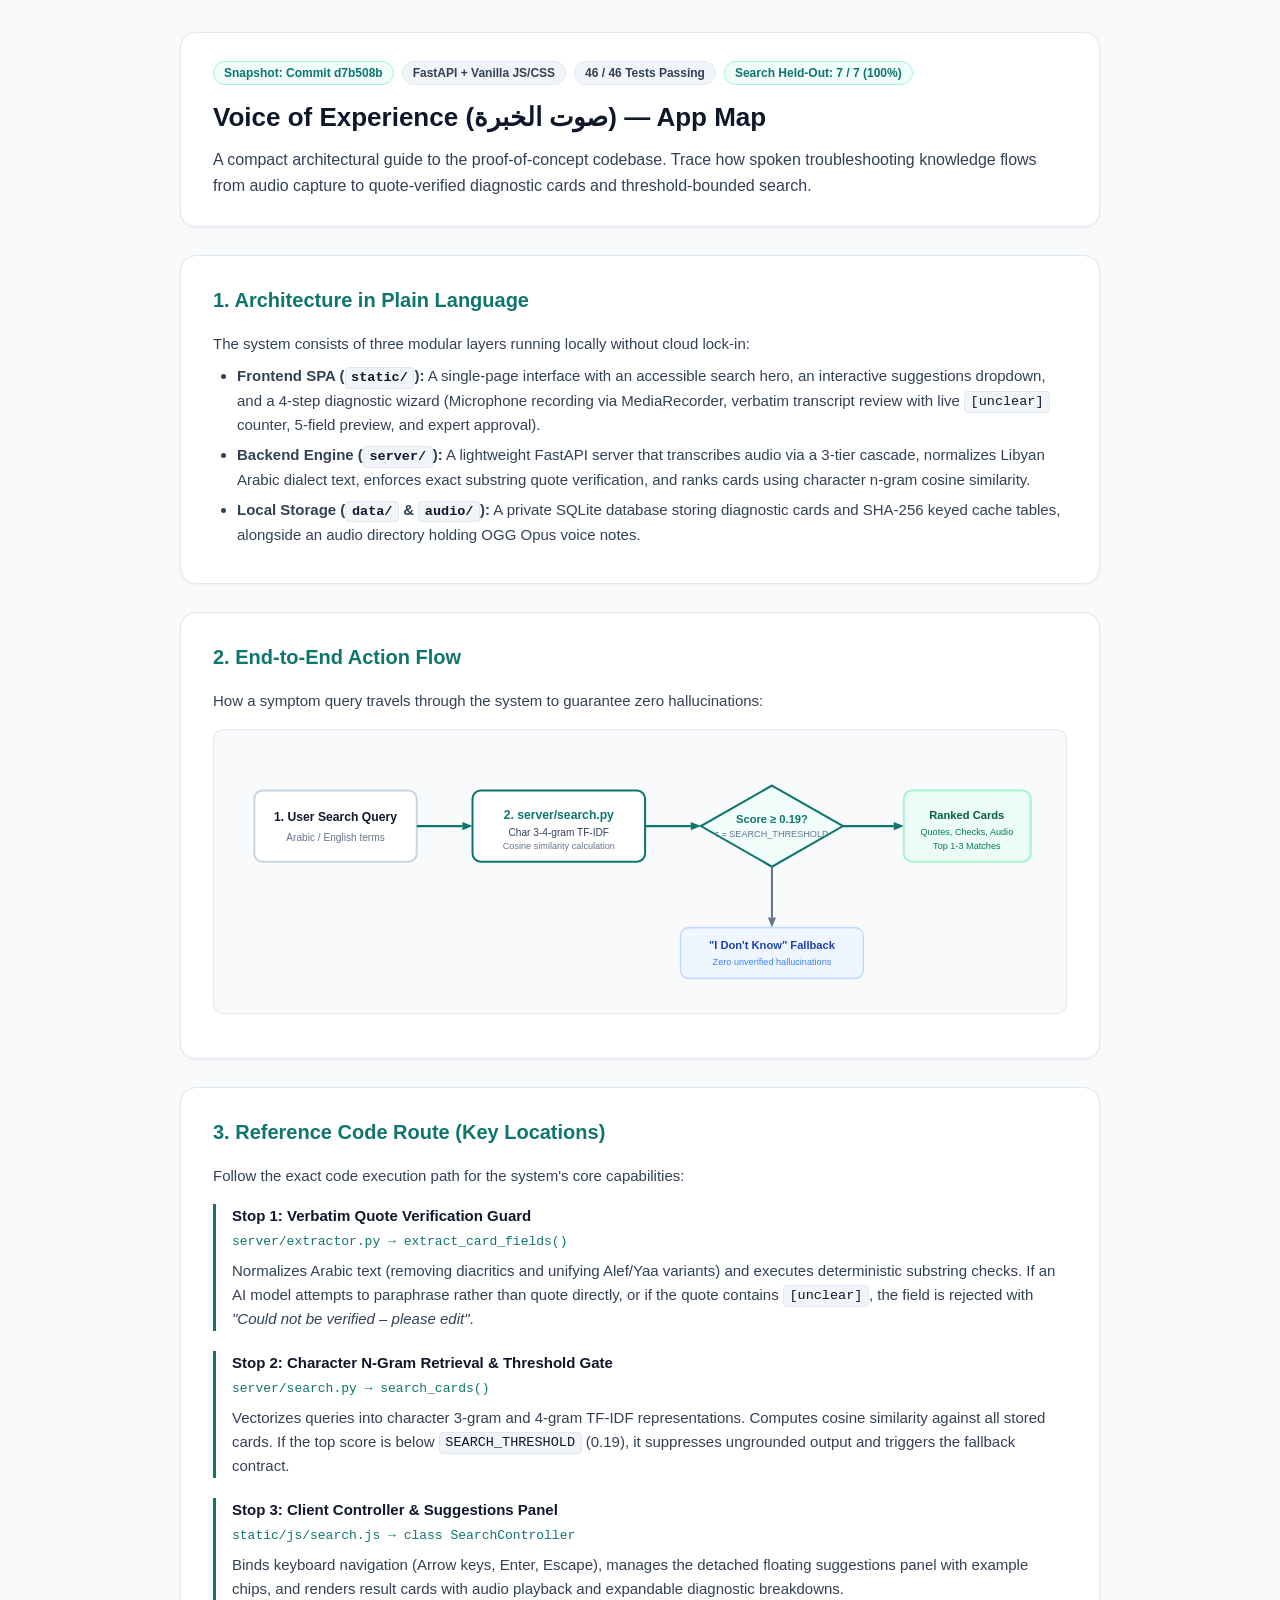
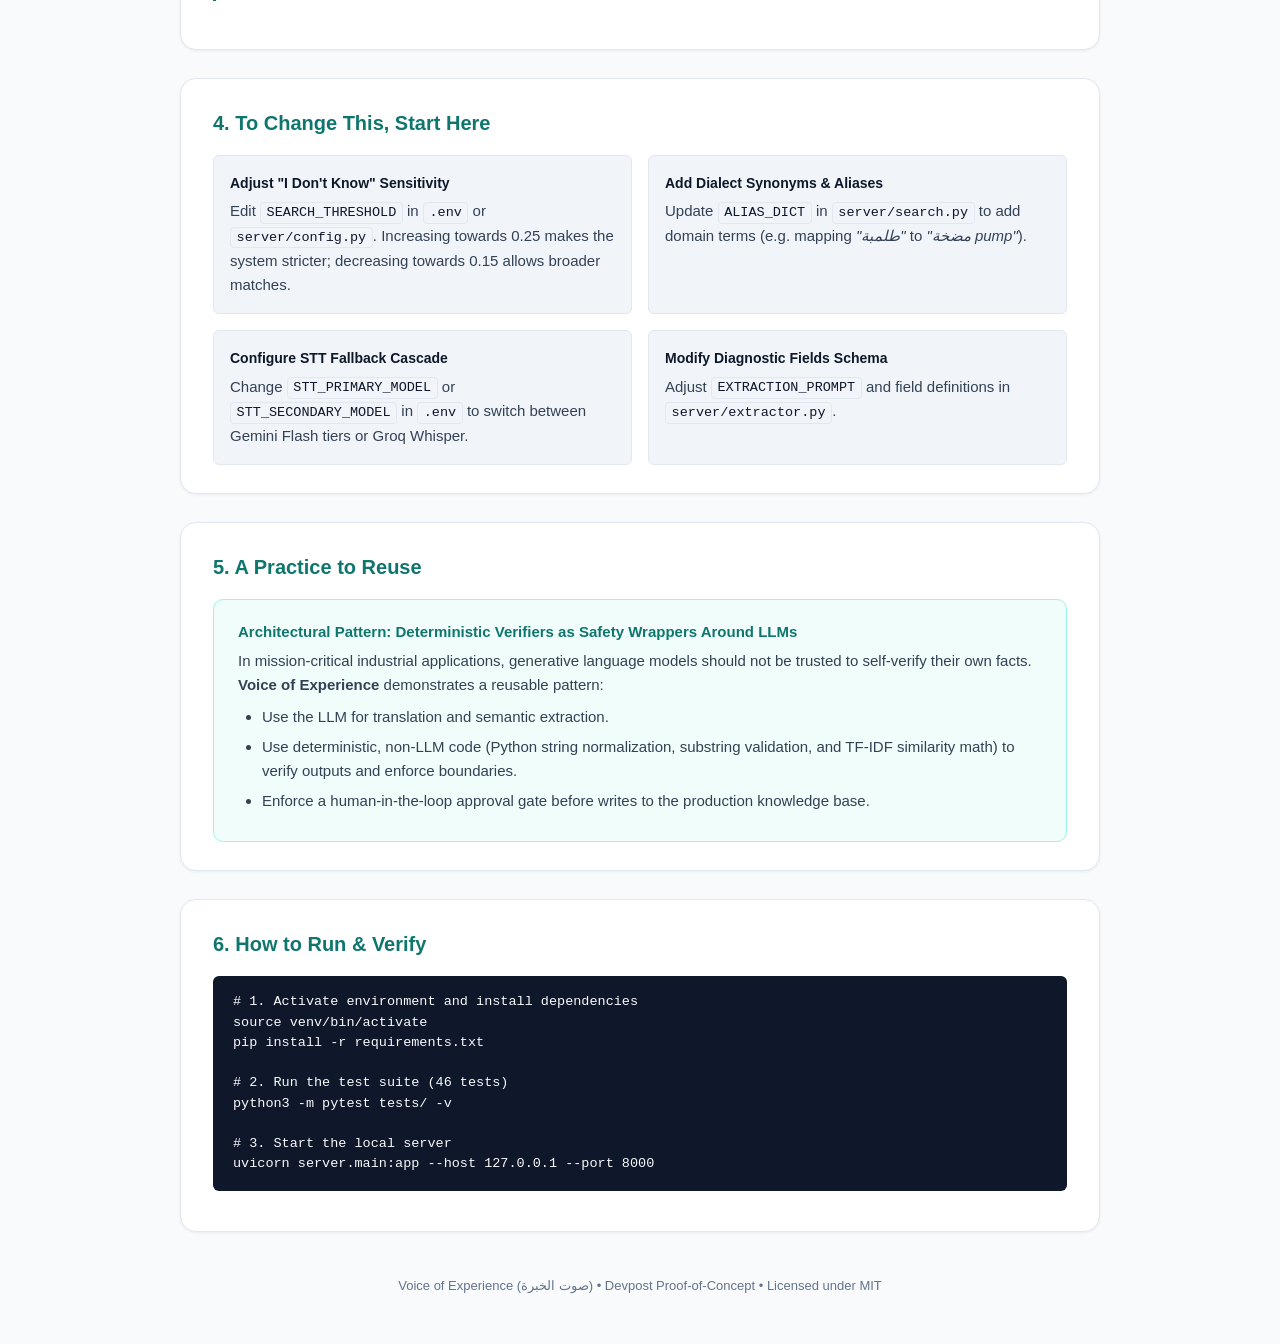
==== devpost/app-map.html @ e84d3705 "Add build checklist and app map" ====
<!DOCTYPE html>
<html lang="en">
<head>
  <meta charset="UTF-8">
  <meta name="viewport" content="width=device-width, initial-scale=1.0">
  <meta name="google" content="notranslate">
  <title>Voice of Experience (صوت الخبرة) — App Map & Architecture Guide</title>
  <style>
    :root {
      --bg-canvas: #f8fafc;
      --bg-surface: #ffffff;
      --bg-surface-subtle: #f1f5f9;
      --text-primary: #0f172a;
      --text-secondary: #334155;
      --text-muted: #64748b;
      --brand-primary: #0f766e;
      --brand-hover: #0d5d56;
      --brand-light: #f0fdfa;
      --brand-border: #99f6e4;
      --border-subtle: #e2e8f0;
      --border-strong: #cbd5e1;
      --radius-sm: 6px;
      --radius-md: 10px;
      --radius-lg: 16px;
      --shadow-sm: 0 1px 3px rgba(15, 23, 42, 0.06);
      --shadow-md: 0 4px 6px -1px rgba(15, 23, 42, 0.08);
      --font-stack: -apple-system, BlinkMacSystemFont, "Segoe UI", Roboto, Oxygen, Ubuntu, Cantarell, sans-serif;
      --font-mono: "JetBrains Mono", Consolas, Monaco, "Courier New", monospace;
    }

    * {
      box-sizing: border-box;
      margin: 0;
      padding: 0;
    }

    body {
      background-color: var(--bg-canvas);
      color: var(--text-primary);
      font-family: var(--font-stack);
      line-height: 1.6;
      padding: 2rem 1.5rem;
    }

    .container {
      max-width: 920px;
      margin: 0 auto;
      display: flex;
      flex-direction: column;
      gap: 1.75rem;
    }

    header.app-header {
      background: var(--bg-surface);
      border: 1px solid var(--border-subtle);
      border-radius: var(--radius-lg);
      padding: 1.75rem 2rem;
      box-shadow: var(--shadow-sm);
    }

    .badge-bar {
      display: flex;
      gap: 0.5rem;
      flex-wrap: wrap;
      margin-bottom: 0.75rem;
    }

    .badge {
      display: inline-flex;
      align-items: center;
      padding: 0.25rem 0.625rem;
      border-radius: 999px;
      font-size: 0.75rem;
      font-weight: 600;
      line-height: 1.2;
    }

    .badge-teal {
      background: var(--brand-light);
      color: var(--brand-primary);
      border: 1px solid var(--brand-border);
    }

    .badge-gray {
      background: var(--bg-surface-subtle);
      color: var(--text-secondary);
      border: 1px solid var(--border-subtle);
    }

    h1 {
      font-size: 1.625rem;
      font-weight: 700;
      color: var(--text-primary);
      margin-bottom: 0.5rem;
    }

    p.lead {
      color: var(--text-secondary);
      font-size: 1rem;
    }

    .card {
      background: var(--bg-surface);
      border: 1px solid var(--border-subtle);
      border-radius: var(--radius-lg);
      padding: 1.75rem 2rem;
      box-shadow: var(--shadow-sm);
    }

    h2 {
      font-size: 1.25rem;
      font-weight: 700;
      color: var(--brand-primary);
      margin-bottom: 1rem;
      display: flex;
      align-items: center;
      gap: 0.5rem;
    }

    h3 {
      font-size: 1rem;
      font-weight: 600;
      color: var(--text-primary);
      margin: 1.25rem 0 0.5rem 0;
    }

    p, li {
      color: var(--text-secondary);
      font-size: 0.9375rem;
    }

    ul, ol {
      padding-left: 1.5rem;
      margin: 0.5rem 0;
    }

    li {
      margin-bottom: 0.375rem;
    }

    code {
      font-family: var(--font-mono);
      font-size: 0.84375rem;
      background: var(--bg-surface-subtle);
      padding: 0.15rem 0.35rem;
      border-radius: 4px;
      border: 1px solid var(--border-subtle);
      color: var(--text-primary);
    }

    pre {
      background: #0f172a;
      color: #f8fafc;
      font-family: var(--font-mono);
      font-size: 0.84375rem;
      padding: 1rem 1.25rem;
      border-radius: var(--radius-sm);
      overflow-x: auto;
      margin: 0.75rem 0;
      line-height: 1.5;
    }

    .diagram-container {
      background: #f8fafc;
      border: 1px solid var(--border-subtle);
      border-radius: var(--radius-md);
      padding: 1.25rem;
      margin: 1rem 0;
      text-align: center;
    }

    .diagram-svg {
      max-width: 100%;
      height: auto;
      display: block;
      margin: 0 auto;
    }

    .route-step {
      border-left: 3px solid var(--brand-primary);
      padding-left: 1rem;
      margin-bottom: 1.25rem;
    }

    .route-step-title {
      font-size: 0.9375rem;
      font-weight: 700;
      color: var(--text-primary);
      margin-bottom: 0.25rem;
    }

    .route-step-path {
      font-family: var(--font-mono);
      font-size: 0.8125rem;
      color: var(--brand-primary);
      margin-bottom: 0.35rem;
    }

    .pointer-grid {
      display: grid;
      grid-template-columns: repeat(auto-fit, minmax(280px, 1fr));
      gap: 1rem;
      margin-top: 1rem;
    }

    .pointer-box {
      background: var(--bg-surface-subtle);
      border: 1px solid var(--border-subtle);
      border-radius: var(--radius-sm);
      padding: 1rem;
    }

    .pointer-title {
      font-weight: 600;
      font-size: 0.875rem;
      color: var(--text-primary);
      margin-bottom: 0.35rem;
    }

    .callout {
      background: var(--brand-light);
      border: 1px solid var(--brand-border);
      border-radius: var(--radius-md);
      padding: 1.25rem 1.5rem;
      margin-top: 0.75rem;
    }

    .callout-title {
      font-weight: 700;
      font-size: 0.9375rem;
      color: var(--brand-primary);
      margin-bottom: 0.35rem;
    }

    details {
      background: var(--bg-surface-subtle);
      border: 1px solid var(--border-subtle);
      border-radius: var(--radius-sm);
      margin: 0.5rem 0;
      padding: 0.75rem 1rem;
    }

    summary {
      font-weight: 600;
      cursor: pointer;
      color: var(--text-primary);
      font-size: 0.875rem;
    }

    details[open] summary {
      margin-bottom: 0.5rem;
    }

    footer {
      text-align: center;
      color: var(--text-muted);
      font-size: 0.8125rem;
      padding: 1rem 0;
    }
  </style>
</head>
<body>

  <div class="container">

    <!-- Header -->
    <header class="app-header">
      <div class="badge-bar">
        <span class="badge badge-teal">Snapshot: Commit d7b508b</span>
        <span class="badge badge-gray">FastAPI + Vanilla JS/CSS</span>
        <span class="badge badge-gray">46 / 46 Tests Passing</span>
        <span class="badge badge-teal">Search Held-Out: 7 / 7 (100%)</span>
      </div>
      <h1>Voice of Experience (صوت الخبرة) — App Map</h1>
      <p class="lead">
        A compact architectural guide to the proof-of-concept codebase. Trace how spoken troubleshooting knowledge flows from audio capture to quote-verified diagnostic cards and threshold-bounded search.
      </p>
    </header>

    <!-- Overview -->
    <section class="card">
      <h2>1. Architecture in Plain Language</h2>
      <p>
        The system consists of three modular layers running locally without cloud lock-in:
      </p>
      <ul>
        <li><strong>Frontend SPA (<code>static/</code>):</strong> A single-page interface with an accessible search hero, an interactive suggestions dropdown, and a 4-step diagnostic wizard (Microphone recording via MediaRecorder, verbatim transcript review with live <code>[unclear]</code> counter, 5-field preview, and expert approval).</li>
        <li><strong>Backend Engine (<code>server/</code>):</strong> A lightweight FastAPI server that transcribes audio via a 3-tier cascade, normalizes Libyan Arabic dialect text, enforces exact substring quote verification, and ranks cards using character n-gram cosine similarity.</li>
        <li><strong>Local Storage (<code>data/</code> & <code>audio/</code>):</strong> A private SQLite database storing diagnostic cards and SHA-256 keyed cache tables, alongside an audio directory holding OGG Opus voice notes.</li>
      </ul>
    </section>

    <!-- Visual Journey Diagram -->
    <section class="card">
      <h2>2. End-to-End Action Flow</h2>
      <p>
        How a symptom query travels through the system to guarantee zero hallucinations:
      </p>

      <div class="diagram-container">
        <svg class="diagram-svg" viewBox="0 0 800 240" fill="none" xmlns="http://www.w3.org/2000/svg" role="img" aria-label="Action Flow Diagram">
          <!-- Step 1: Query Input -->
          <rect x="20" y="40" width="160" height="70" rx="8" fill="#ffffff" stroke="#cbd5e1" stroke-width="2"/>
          <text x="100" y="70" text-anchor="middle" font-family="-apple-system, sans-serif" font-size="12" font-weight="bold" fill="#0f172a">1. User Search Query</text>
          <text x="100" y="90" text-anchor="middle" font-family="-apple-system, sans-serif" font-size="10" fill="#64748b">Arabic / English terms</text>
          
          <!-- Arrow 1 -> 2 -->
          <line x1="180" y1="75" x2="225" y2="75" stroke="#0f766e" stroke-width="2"/>
          <polygon points="225,71 235,75 225,79" fill="#0f766e"/>

          <!-- Step 2: Search Engine -->
          <rect x="235" y="40" width="170" height="70" rx="8" fill="#ffffff" stroke="#0f766e" stroke-width="2"/>
          <text x="320" y="68" text-anchor="middle" font-family="-apple-system, sans-serif" font-size="12" font-weight="bold" fill="#0f766e">2. server/search.py</text>
          <text x="320" y="85" text-anchor="middle" font-family="-apple-system, sans-serif" font-size="10" fill="#334155">Char 3-4-gram TF-IDF</text>
          <text x="320" y="98" text-anchor="middle" font-family="-apple-system, sans-serif" font-size="9" fill="#64748b">Cosine similarity calculation</text>

          <!-- Arrow 2 -> 3 -->
          <line x1="405" y1="75" x2="450" y2="75" stroke="#0f766e" stroke-width="2"/>
          <polygon points="450,71 460,75 450,79" fill="#0f766e"/>

          <!-- Step 3: Decision Threshold -->
          <polygon points="530,35 600,75 530,115 460,75" fill="#f0fdfa" stroke="#0f766e" stroke-width="2"/>
          <text x="530" y="72" text-anchor="middle" font-family="-apple-system, sans-serif" font-size="11" font-weight="bold" fill="#0f766e">Score ≥ 0.19?</text>
          <text x="530" y="86" text-anchor="middle" font-family="-apple-system, sans-serif" font-size="9" fill="#64748b">τ = SEARCH_THRESHOLD</text>

          <!-- Branch Yes: Top Ranked Cards -->
          <line x1="600" y1="75" x2="650" y2="75" stroke="#0f766e" stroke-width="2"/>
          <polygon points="650,71 660,75 650,79" fill="#0f766e"/>
          <rect x="660" y="40" width="125" height="70" rx="8" fill="#ecfdf5" stroke="#a7f3d0" stroke-width="2"/>
          <text x="722" y="68" text-anchor="middle" font-family="-apple-system, sans-serif" font-size="11" font-weight="bold" fill="#065f46">Ranked Cards</text>
          <text x="722" y="84" text-anchor="middle" font-family="-apple-system, sans-serif" font-size="9" fill="#047857">Quotes, Checks, Audio</text>
          <text x="722" y="98" text-anchor="middle" font-family="-apple-system, sans-serif" font-size="9" fill="#047857">Top 1-3 Matches</text>

          <!-- Branch No: Fallback Panel -->
          <line x1="530" y1="115" x2="530" y2="165" stroke="#64748b" stroke-width="2"/>
          <polygon points="526,165 530,175 534,165" fill="#64748b"/>
          <rect x="440" y="175" width="180" height="50" rx="8" fill="#eff6ff" stroke="#bfdbfe" stroke-width="1.5"/>
          <text x="530" y="196" text-anchor="middle" font-family="-apple-system, sans-serif" font-size="11" font-weight="bold" fill="#1e40af">"I Don't Know" Fallback</text>
          <text x="530" y="212" text-anchor="middle" font-family="-apple-system, sans-serif" font-size="9" fill="#3b82f6">Zero unverified hallucinations</text>
        </svg>
      </div>
    </section>

    <!-- Reference Code Route -->
    <section class="card">
      <h2>3. Reference Code Route (Key Locations)</h2>
      <p style="margin-bottom: 1rem;">
        Follow the exact code execution path for the system's core capabilities:
      </p>

      <div class="route-step">
        <div class="route-step-title">Stop 1: Verbatim Quote Verification Guard</div>
        <div class="route-step-path">server/extractor.py &rarr; extract_card_fields()</div>
        <p>
          Normalizes Arabic text (removing diacritics and unifying Alef/Yaa variants) and executes deterministic substring checks. If an AI model attempts to paraphrase rather than quote directly, or if the quote contains <code>[unclear]</code>, the field is rejected with <em>"Could not be verified – please edit"</em>.
        </p>
      </div>

      <div class="route-step">
        <div class="route-step-title">Stop 2: Character N-Gram Retrieval & Threshold Gate</div>
        <div class="route-step-path">server/search.py &rarr; search_cards()</div>
        <p>
          Vectorizes queries into character 3-gram and 4-gram TF-IDF representations. Computes cosine similarity against all stored cards. If the top score is below <code>SEARCH_THRESHOLD</code> (0.19), it suppresses ungrounded output and triggers the fallback contract.
        </p>
      </div>

      <div class="route-step">
        <div class="route-step-title">Stop 3: Client Controller & Suggestions Panel</div>
        <div class="route-step-path">static/js/search.js &rarr; class SearchController</div>
        <p>
          Binds keyboard navigation (Arrow keys, Enter, Escape), manages the detached floating suggestions panel with example chips, and renders result cards with audio playback and expandable diagnostic breakdowns.
        </p>
      </div>
    </section>

    <!-- Where to Start Pointers -->
    <section class="card">
      <h2>4. To Change This, Start Here</h2>
      <div class="pointer-grid">
        <div class="pointer-box">
          <div class="pointer-title">Adjust "I Don't Know" Sensitivity</div>
          <p>
            Edit <code>SEARCH_THRESHOLD</code> in <code>.env</code> or <code>server/config.py</code>. Increasing towards 0.25 makes the system stricter; decreasing towards 0.15 allows broader matches.
          </p>
        </div>
        <div class="pointer-box">
          <div class="pointer-title">Add Dialect Synonyms & Aliases</div>
          <p>
            Update <code>ALIAS_DICT</code> in <code>server/search.py</code> to add domain terms (e.g. mapping <em>"طلمبة"</em> to <em>"مضخة pump"</em>).
          </p>
        </div>
        <div class="pointer-box">
          <div class="pointer-title">Configure STT Fallback Cascade</div>
          <p>
            Change <code>STT_PRIMARY_MODEL</code> or <code>STT_SECONDARY_MODEL</code> in <code>.env</code> to switch between Gemini Flash tiers or Groq Whisper.
          </p>
        </div>
        <div class="pointer-box">
          <div class="pointer-title">Modify Diagnostic Fields Schema</div>
          <p>
            Adjust <code>EXTRACTION_PROMPT</code> and field definitions in <code>server/extractor.py</code>.
          </p>
        </div>
      </div>
    </section>

    <!-- A Practice to Reuse -->
    <section class="card">
      <h2>5. A Practice to Reuse</h2>
      <div class="callout">
        <div class="callout-title">Architectural Pattern: Deterministic Verifiers as Safety Wrappers Around LLMs</div>
        <p>
          In mission-critical industrial applications, generative language models should not be trusted to self-verify their own facts. <strong>Voice of Experience</strong> demonstrates a reusable pattern:
        </p>
        <ul style="margin-top: 0.5rem;">
          <li>Use the LLM for translation and semantic extraction.</li>
          <li>Use deterministic, non-LLM code (Python string normalization, substring validation, and TF-IDF similarity math) to verify outputs and enforce boundaries.</li>
          <li>Enforce a human-in-the-loop approval gate before writes to the production knowledge base.</li>
        </ul>
      </div>
    </section>

    <!-- How to Run -->
    <section class="card">
      <h2>6. How to Run & Verify</h2>
      <pre># 1. Activate environment and install dependencies
source venv/bin/activate
pip install -r requirements.txt

# 2. Run the test suite (46 tests)
python3 -m pytest tests/ -v

# 3. Start the local server
uvicorn server.main:app --host 127.0.0.1 --port 8000</pre>
    </section>

    <footer>
      Voice of Experience (صوت الخبرة) &bull; Devpost Proof-of-Concept &bull; Licensed under MIT
    </footer>

  </div>

</body>
</html>
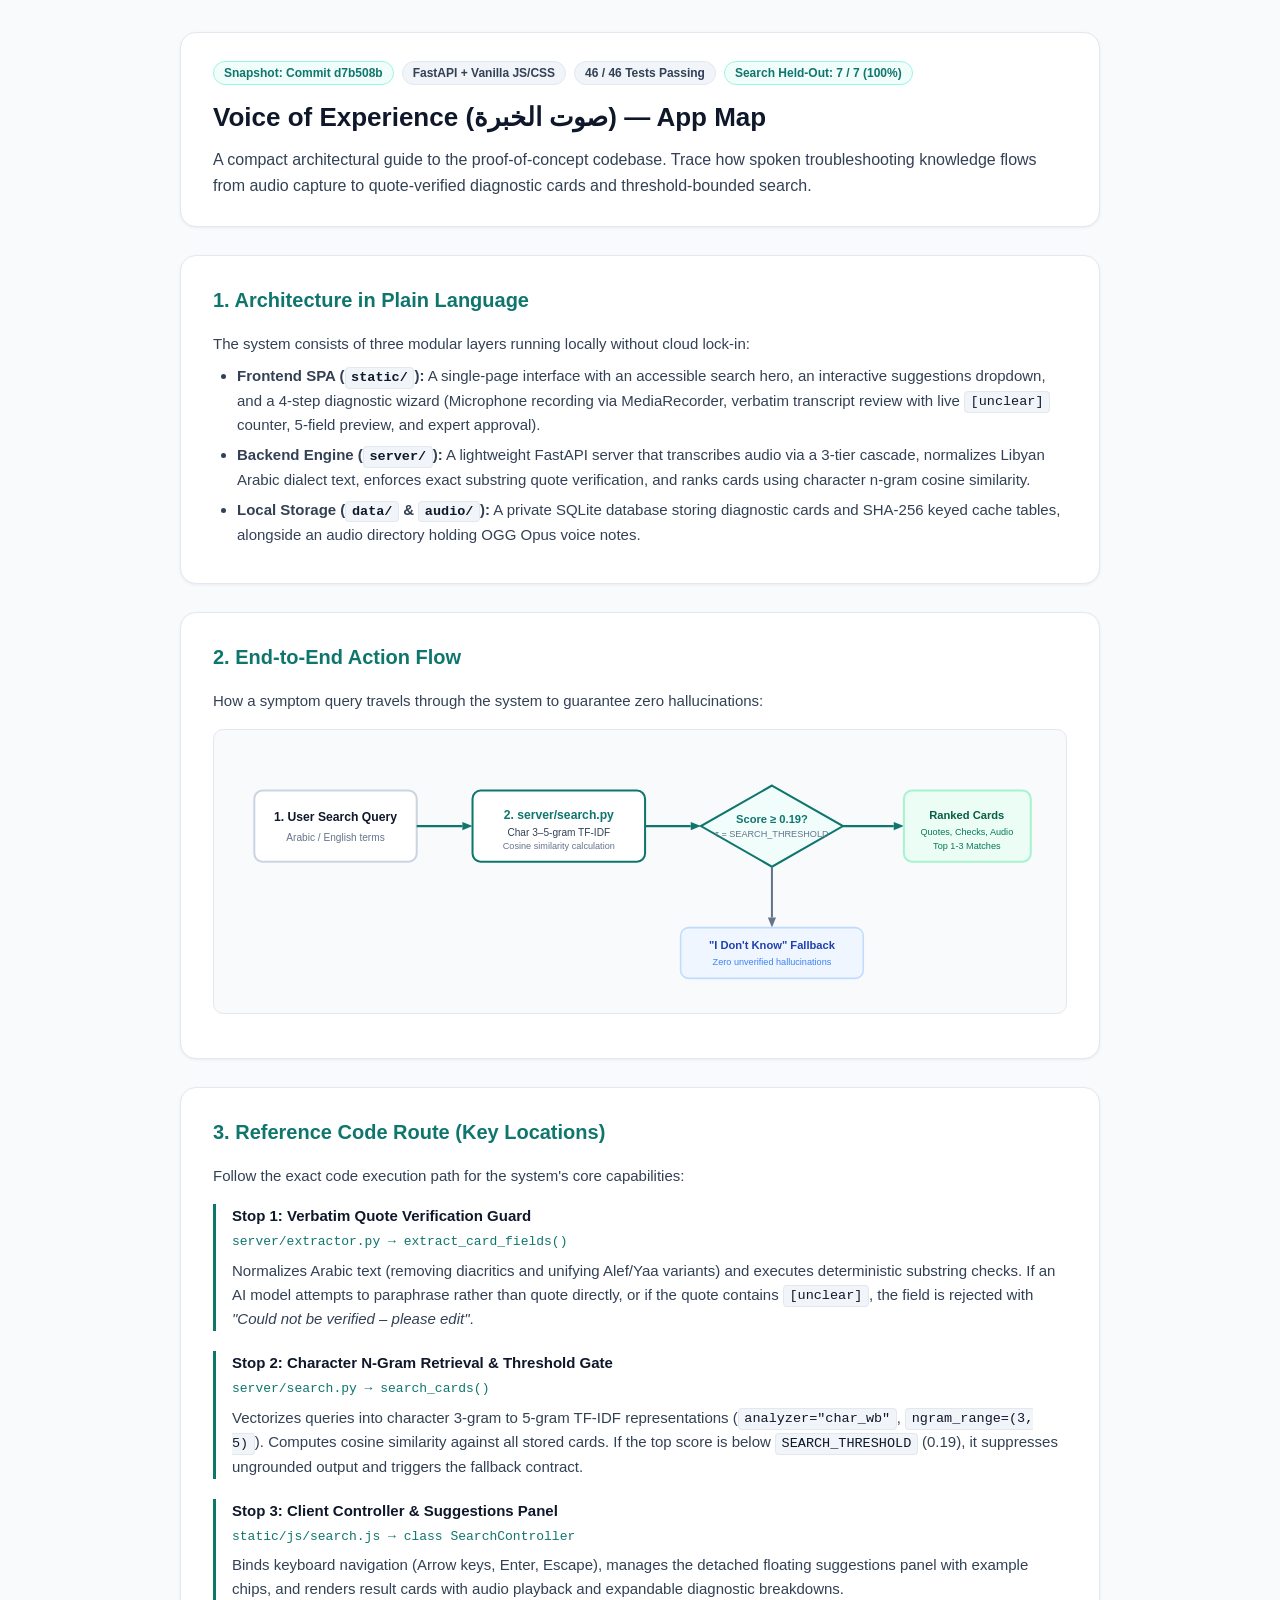
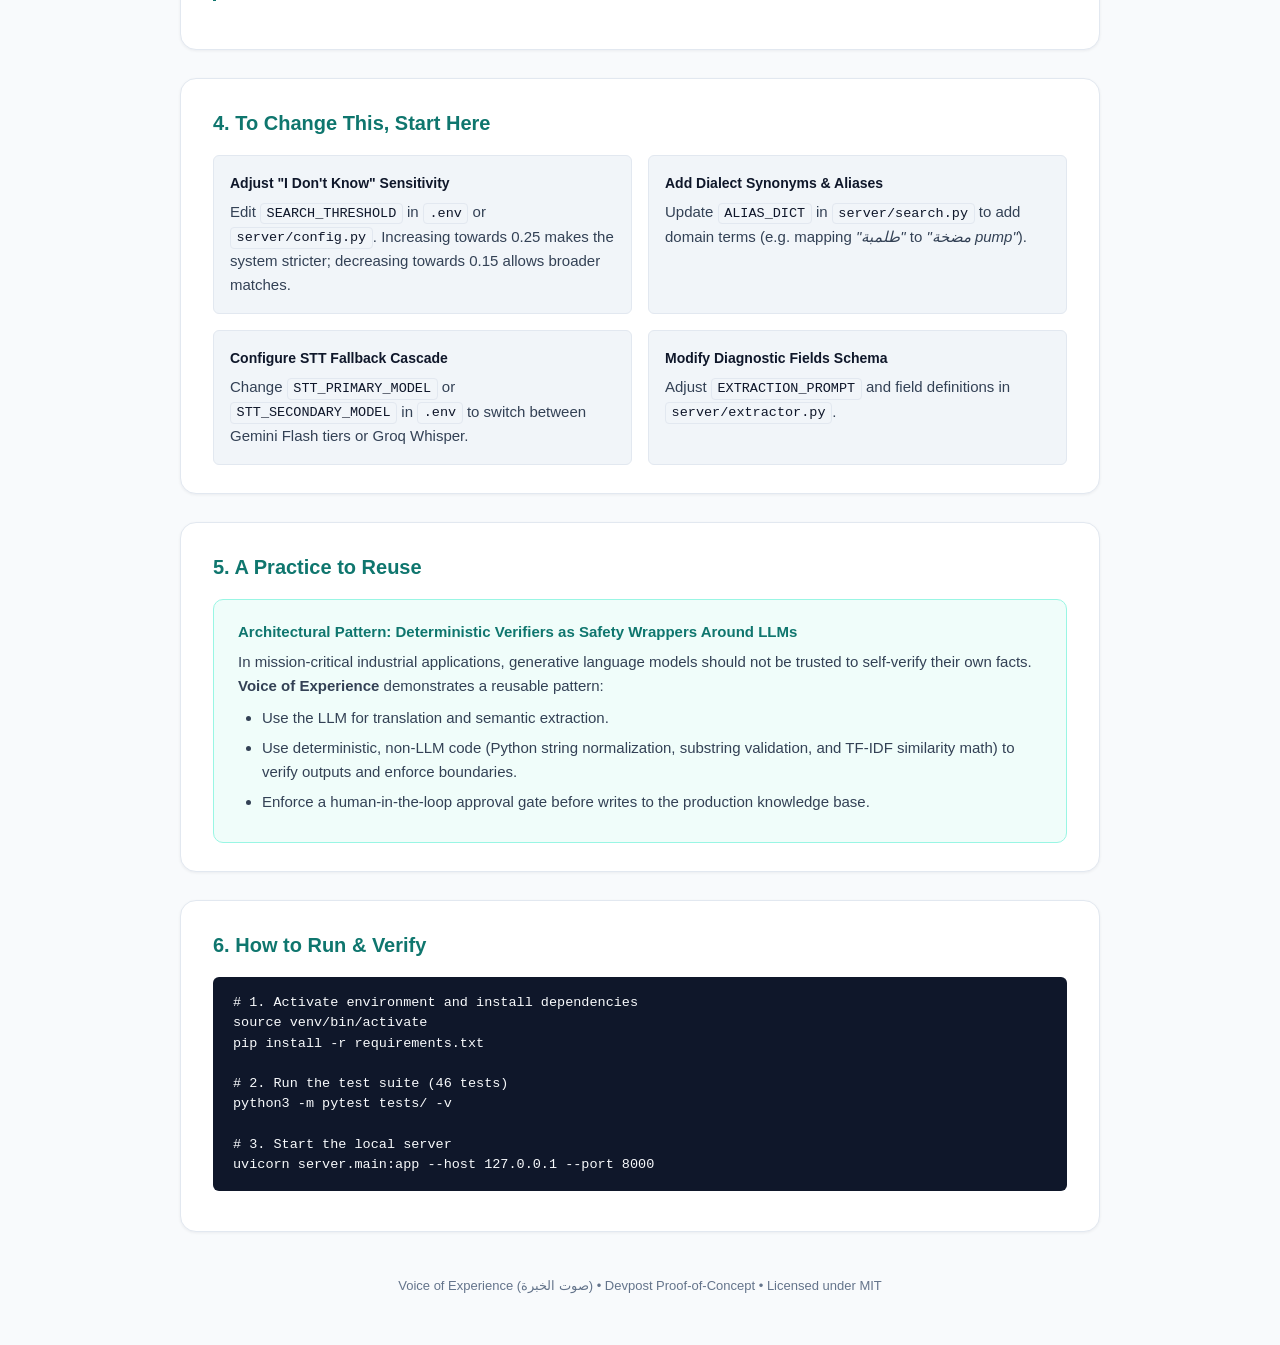
==== commit bef4adb3: "Correct checklist and app map claims" ====
--- a/devpost/app-map.html
+++ b/devpost/app-map.html
@@ -311,7 +311,7 @@
           <!-- Step 2: Search Engine -->
           <rect x="235" y="40" width="170" height="70" rx="8" fill="#ffffff" stroke="#0f766e" stroke-width="2"/>
           <text x="320" y="68" text-anchor="middle" font-family="-apple-system, sans-serif" font-size="12" font-weight="bold" fill="#0f766e">2. server/search.py</text>
-          <text x="320" y="85" text-anchor="middle" font-family="-apple-system, sans-serif" font-size="10" fill="#334155">Char 3-4-gram TF-IDF</text>
+          <text x="320" y="85" text-anchor="middle" font-family="-apple-system, sans-serif" font-size="10" fill="#334155">Char 3–5-gram TF-IDF</text>
           <text x="320" y="98" text-anchor="middle" font-family="-apple-system, sans-serif" font-size="9" fill="#64748b">Cosine similarity calculation</text>
 
           <!-- Arrow 2 -> 3 -->
@@ -360,7 +360,7 @@
         <div class="route-step-title">Stop 2: Character N-Gram Retrieval & Threshold Gate</div>
         <div class="route-step-path">server/search.py &rarr; search_cards()</div>
         <p>
-          Vectorizes queries into character 3-gram and 4-gram TF-IDF representations. Computes cosine similarity against all stored cards. If the top score is below <code>SEARCH_THRESHOLD</code> (0.19), it suppresses ungrounded output and triggers the fallback contract.
+          Vectorizes queries into character 3-gram to 5-gram TF-IDF representations (<code>analyzer="char_wb"</code>, <code>ngram_range=(3, 5)</code>). Computes cosine similarity against all stored cards. If the top score is below <code>SEARCH_THRESHOLD</code> (0.19), it suppresses ungrounded output and triggers the fallback contract.
         </p>
       </div>
 
